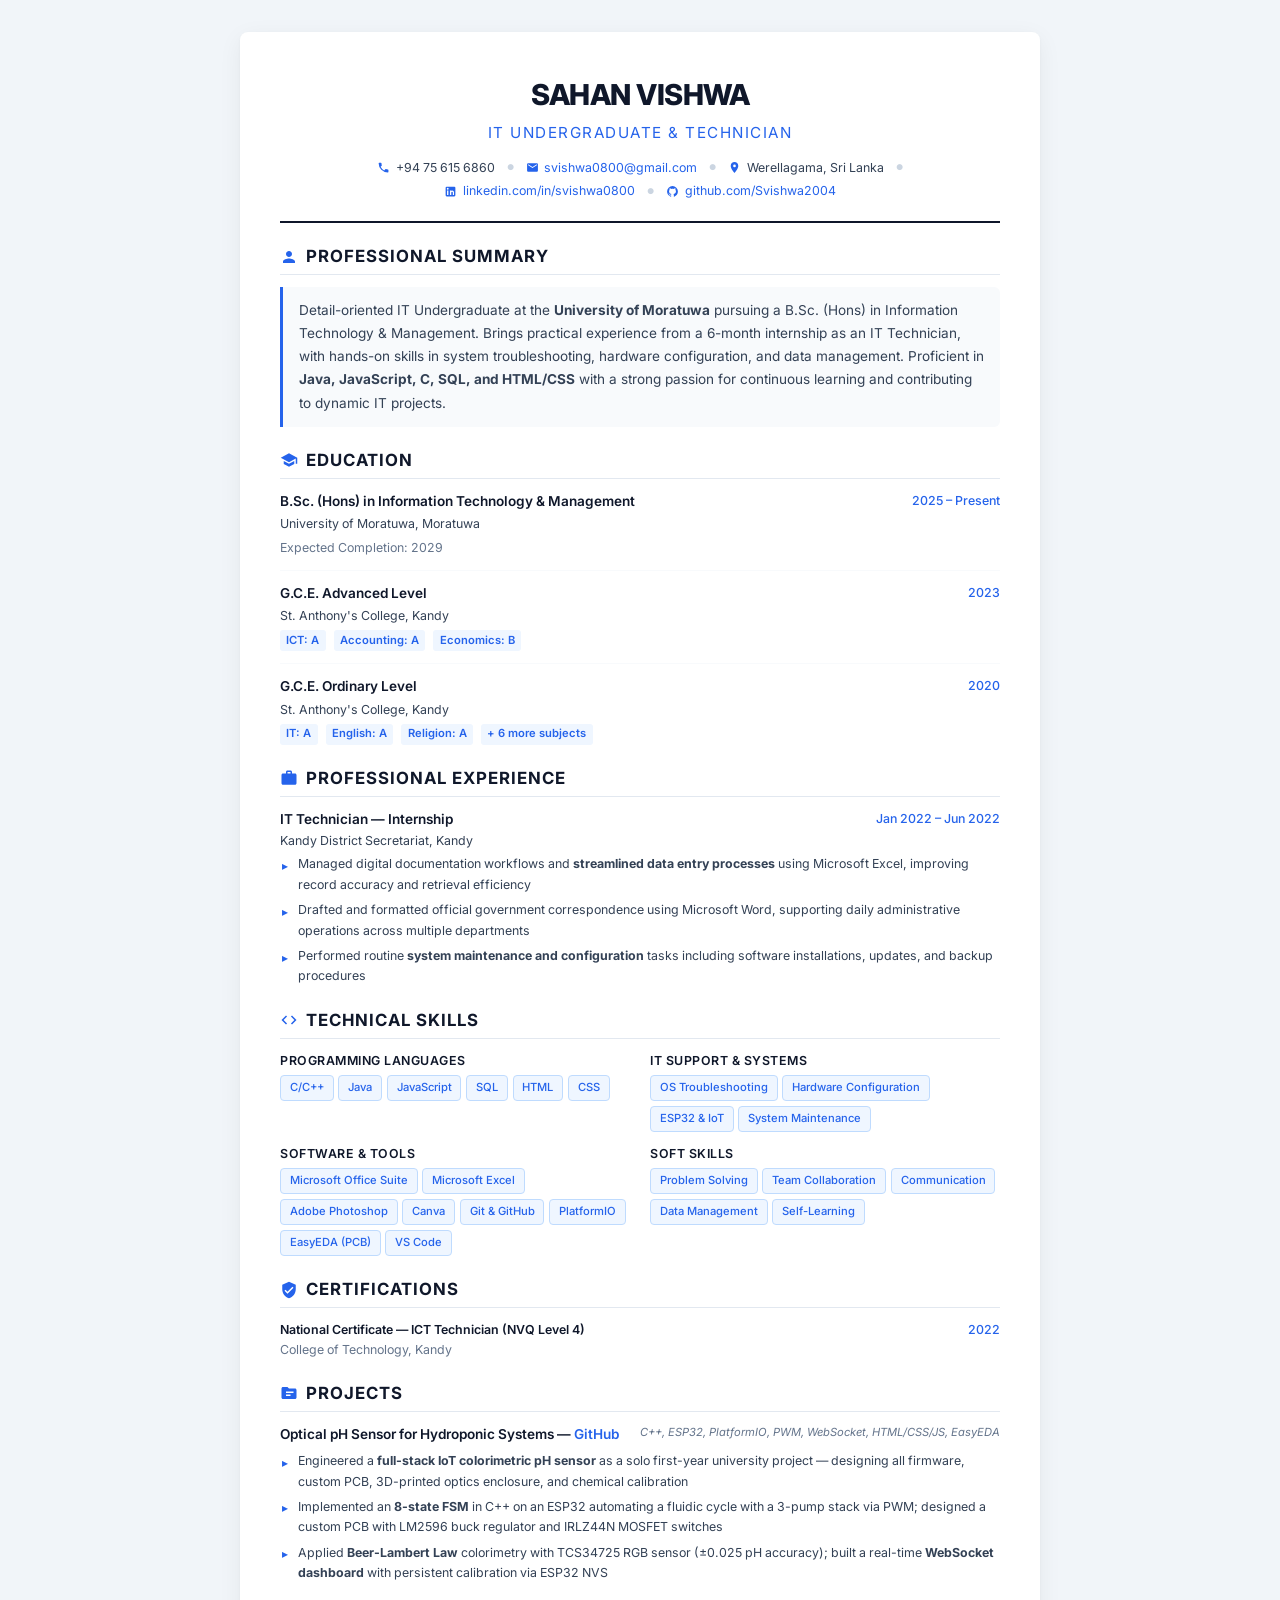
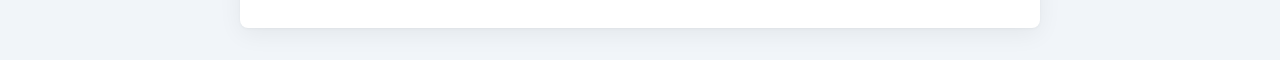
==== resume.html @ 45f733c2 "Initial commit: portfolio website files" ====
<!DOCTYPE html>
<html lang="en">
<head>
    <meta charset="UTF-8">
    <meta name="viewport" content="width=device-width, initial-scale=1.0">
    <meta name="description" content="Resume of Sahan Vishwa Perera — IT Undergraduate at University of Moratuwa, IT Technician with hands-on experience in system troubleshooting, hardware maintenance, and data management.">
    <title>Sahan Vishwa — Resume</title>
    <link rel="preconnect" href="https://fonts.googleapis.com">
    <link rel="preconnect" href="https://fonts.gstatic.com" crossorigin>
    <link href="https://fonts.googleapis.com/css2?family=Inter:wght@300;400;500;600;700;800&display=swap" rel="stylesheet">
    <style>
        /* ============================================
           DESIGN SYSTEM — Tokens & Variables
           ============================================ */
        :root {
            /* Color Palette */
            --color-primary: #0f172a;       /* Deep Navy — headings, name */
            --color-secondary: #334155;     /* Slate — body text */
            --color-accent: #2563eb;        /* Vivid Blue — links, accents */
            --color-accent-light: #3b82f6;  /* Lighter blue — hover states */
            --color-accent-bg: #eff6ff;     /* Pale blue — skill tag bg */
            --color-accent-border: #bfdbfe; /* Light blue — borders */
            --color-muted: #64748b;         /* Muted gray — dates, secondary info */
            --color-border: #e2e8f0;        /* Light border */
            --color-bg: #ffffff;            /* White background */
            --color-surface: #f8fafc;       /* Slightly off-white surface */
            --color-dot: #cbd5e1;           /* Separator dots */

            /* Typography */
            --font-family: 'Inter', -apple-system, BlinkMacSystemFont, 'Segoe UI', sans-serif;
            --font-size-xs: 0.7rem;
            --font-size-sm: 0.775rem;
            --font-size-base: 0.85rem;
            --font-size-md: 0.95rem;
            --font-size-lg: 1.05rem;
            --font-size-xl: 1.3rem;
            --font-size-2xl: 1.8rem;

            /* Spacing */
            --space-xs: 0.25rem;
            --space-sm: 0.5rem;
            --space-md: 0.75rem;
            --space-lg: 1rem;
            --space-xl: 1.25rem;
            --space-2xl: 1.5rem;

            /* Layout */
            --page-max-width: 800px;
            --page-padding: 2.5rem;
            --section-gap: 1.25rem;
            --border-radius: 6px;
        }

        /* ============================================
           RESET & BASE
           ============================================ */
        *,
        *::before,
        *::after {
            margin: 0;
            padding: 0;
            box-sizing: border-box;
        }

        html {
            font-size: 16px;
            -webkit-font-smoothing: antialiased;
            -moz-osx-font-smoothing: grayscale;
        }

        body {
            font-family: var(--font-family);
            color: var(--color-secondary);
            background: #f1f5f9;
            line-height: 1.6;
            font-size: var(--font-size-base);
        }

        a {
            color: var(--color-accent);
            text-decoration: none;
            transition: color 0.2s ease;
        }

        a:hover {
            color: var(--color-accent-light);
        }

        /* ============================================
           PAGE CONTAINER
           ============================================ */
        .resume {
            max-width: var(--page-max-width);
            margin: 2rem auto;
            background: var(--color-bg);
            padding: var(--page-padding);
            box-shadow:
                0 1px 3px rgba(0, 0, 0, 0.04),
                0 6px 24px rgba(0, 0, 0, 0.06);
            border-radius: 8px;
        }

        /* ============================================
           HEADER — Name + Contact
           ============================================ */
        .header {
            text-align: center;
            padding-bottom: var(--space-xl);
            border-bottom: 2px solid var(--color-primary);
            margin-bottom: var(--section-gap);
        }

        .header__name {
            font-size: var(--font-size-2xl);
            font-weight: 800;
            color: var(--color-primary);
            letter-spacing: -0.5px;
            margin-bottom: 0.2rem;
            text-transform: uppercase;
        }

        .header__title {
            font-size: var(--font-size-md);
            font-weight: 400;
            color: var(--color-accent);
            letter-spacing: 1.5px;
            text-transform: uppercase;
            margin-bottom: var(--space-md);
        }

        .header__contact {
            display: flex;
            justify-content: center;
            align-items: center;
            flex-wrap: wrap;
            gap: var(--space-xs) var(--space-md);
            font-size: var(--font-size-sm);
            color: var(--color-secondary);
        }

        .header__contact-item {
            display: inline-flex;
            align-items: center;
            gap: 0.35rem;
        }

        .header__contact-item svg {
            width: 13px;
            height: 13px;
            fill: var(--color-accent);
            flex-shrink: 0;
        }

        .header__separator {
            color: var(--color-dot);
            font-size: 0.5rem;
            user-select: none;
        }

        /* ============================================
           SECTION — Reusable section block
           ============================================ */
        .section {
            margin-bottom: var(--section-gap);
        }

        .section:last-child {
            margin-bottom: 0;
        }

        .section__header {
            display: flex;
            align-items: center;
            gap: var(--space-sm);
            margin-bottom: var(--space-md);
            padding-bottom: var(--space-xs);
            border-bottom: 1.5px solid var(--color-border);
        }

        .section__icon {
            width: 18px;
            height: 18px;
            fill: var(--color-accent);
            flex-shrink: 0;
        }

        .section__title {
            font-size: var(--font-size-lg);
            font-weight: 700;
            color: var(--color-primary);
            text-transform: uppercase;
            letter-spacing: 1px;
        }

        /* ============================================
           PROFESSIONAL SUMMARY
           ============================================ */
        .summary__text {
            font-size: var(--font-size-base);
            line-height: 1.7;
            color: var(--color-secondary);
            border-left: 3px solid var(--color-accent);
            padding-left: var(--space-lg);
            background: var(--color-surface);
            padding: var(--space-md) var(--space-lg);
            border-radius: 0 var(--border-radius) var(--border-radius) 0;
        }

        /* ============================================
           EDUCATION
           ============================================ */
        .education-item {
            display: flex;
            justify-content: space-between;
            align-items: flex-start;
            margin-bottom: var(--space-md);
            padding-bottom: var(--space-md);
            border-bottom: 1px solid var(--color-surface);
        }

        .education-item:last-child {
            margin-bottom: 0;
            padding-bottom: 0;
            border-bottom: none;
        }

        .education-item__main {
            flex: 1;
        }

        .education-item__degree {
            font-size: var(--font-size-base);
            font-weight: 600;
            color: var(--color-primary);
        }

        .education-item__school {
            font-size: var(--font-size-sm);
            color: var(--color-secondary);
            margin-top: 0.1rem;
        }

        .education-item__details {
            font-size: var(--font-size-sm);
            color: var(--color-muted);
            margin-top: 0.25rem;
        }

        .education-item__date {
            font-size: var(--font-size-sm);
            font-weight: 500;
            color: var(--color-accent);
            white-space: nowrap;
            margin-left: var(--space-lg);
            min-width: 100px;
            text-align: right;
        }

        .grade-highlight {
            display: inline-block;
            background: var(--color-accent-bg);
            color: var(--color-accent);
            font-weight: 600;
            font-size: var(--font-size-xs);
            padding: 0.1rem 0.4rem;
            border-radius: 3px;
            margin-right: 0.3rem;
        }

        /* ============================================
           EXPERIENCE
           ============================================ */
        .experience-item {
            margin-bottom: var(--space-md);
        }

        .experience-item__header {
            display: flex;
            justify-content: space-between;
            align-items: flex-start;
            margin-bottom: var(--space-xs);
        }

        .experience-item__role {
            font-size: var(--font-size-base);
            font-weight: 600;
            color: var(--color-primary);
        }

        .experience-item__company {
            font-size: var(--font-size-sm);
            color: var(--color-secondary);
        }

        .experience-item__date {
            font-size: var(--font-size-sm);
            font-weight: 500;
            color: var(--color-accent);
            white-space: nowrap;
            min-width: 100px;
            text-align: right;
        }

        .experience-item__bullets {
            list-style: none;
            padding-left: var(--space-lg);
            margin-top: var(--space-xs);
        }

        .experience-item__bullets li {
            position: relative;
            font-size: var(--font-size-sm);
            line-height: 1.65;
            margin-bottom: 0.3rem;
            padding-left: 0.1rem;
        }

        .experience-item__bullets li::before {
            content: '▸';
            position: absolute;
            left: -0.9rem;
            color: var(--color-accent);
            font-size: 0.75rem;
            top: 0.1rem;
        }

        /* ============================================
           SKILLS
           ============================================ */
        .skills-grid {
            display: grid;
            grid-template-columns: 1fr 1fr;
            gap: var(--space-md) var(--space-xl);
        }

        .skills-category__label {
            font-size: var(--font-size-sm);
            font-weight: 600;
            color: var(--color-primary);
            margin-bottom: var(--space-xs);
            text-transform: uppercase;
            letter-spacing: 0.5px;
        }

        .skills-category__tags {
            display: flex;
            flex-wrap: wrap;
            gap: 0.3rem;
        }

        .skill-tag {
            display: inline-block;
            background: var(--color-accent-bg);
            color: var(--color-accent);
            font-size: var(--font-size-xs);
            font-weight: 500;
            padding: 0.2rem 0.55rem;
            border-radius: 4px;
            border: 1px solid var(--color-accent-border);
            transition: all 0.2s ease;
        }

        .skill-tag:hover {
            background: var(--color-accent);
            color: white;
            transform: translateY(-1px);
        }

        /* ============================================
           CERTIFICATIONS
           ============================================ */
        .cert-item {
            display: flex;
            justify-content: space-between;
            align-items: flex-start;
            margin-bottom: var(--space-sm);
        }

        .cert-item:last-child {
            margin-bottom: 0;
        }

        .cert-item__name {
            font-size: var(--font-size-sm);
            font-weight: 600;
            color: var(--color-primary);
        }

        .cert-item__issuer {
            font-size: var(--font-size-sm);
            color: var(--color-muted);
        }

        .cert-item__date {
            font-size: var(--font-size-sm);
            font-weight: 500;
            color: var(--color-accent);
            white-space: nowrap;
            text-align: right;
        }

        /* ============================================
           PROJECTS — Ready for future use
           ============================================ */
        .project-item {
            margin-bottom: var(--space-md);
            padding-bottom: var(--space-md);
            border-bottom: 1px solid var(--color-surface);
        }

        .project-item:last-child {
            margin-bottom: 0;
            padding-bottom: 0;
            border-bottom: none;
        }

        .project-item__header {
            display: flex;
            justify-content: space-between;
            align-items: flex-start;
        }

        .project-item__name {
            font-size: var(--font-size-base);
            font-weight: 600;
            color: var(--color-primary);
        }

        .project-item__tech {
            font-size: var(--font-size-xs);
            color: var(--color-muted);
            font-style: italic;
        }

        .project-item__desc {
            font-size: var(--font-size-sm);
            line-height: 1.6;
            margin-top: var(--space-xs);
        }

        /* ============================================
           PRINT STYLES — For PDF export
           ============================================ */
        @media print {
            body {
                background: white;
                font-size: 10pt;
            }

            .resume {
                margin: 0;
                padding: 0.5in 0.6in;
                box-shadow: none;
                border-radius: 0;
                max-width: none;
            }

            .header {
                border-bottom-color: var(--color-primary) !important;
            }

            .skill-tag:hover {
                background: var(--color-accent-bg);
                color: var(--color-accent);
                transform: none;
            }

            a {
                color: var(--color-accent) !important;
            }

            .section__header {
                break-after: avoid;
            }

            .education-item,
            .experience-item,
            .cert-item {
                break-inside: avoid;
            }
        }

        @media (max-width: 600px) {
            .resume {
                margin: 0;
                padding: 1.5rem;
                border-radius: 0;
            }

            .header__contact {
                flex-direction: column;
                gap: 0.3rem;
            }

            .header__separator {
                display: none;
            }

            .skills-grid {
                grid-template-columns: 1fr;
            }

            .education-item,
            .experience-item__header,
            .cert-item {
                flex-direction: column;
            }

            .education-item__date,
            .experience-item__date,
            .cert-item__date {
                text-align: left;
                margin-left: 0;
                margin-top: 0.2rem;
            }
        }
    </style>
</head>
<body>

<div class="resume">
    <!-- ===== HEADER ===== -->
    <header class="header">
        <h1 class="header__name">Sahan Vishwa</h1>
        <p class="header__title">IT Undergraduate &amp; Technician</p>
        <div class="header__contact">
            <span class="header__contact-item">
                <svg viewBox="0 0 24 24" xmlns="http://www.w3.org/2000/svg"><path d="M6.62 10.79a15.05 15.05 0 006.59 6.59l2.2-2.2a1 1 0 011.01-.24 11.72 11.72 0 003.67.59 1 1 0 011 1V20a1 1 0 01-1 1A17 17 0 013 4a1 1 0 011-1h3.27a1 1 0 011 1 11.72 11.72 0 00.59 3.67 1 1 0 01-.25 1.01l-2.2 2.2z"/></svg>
                +94 75 615 6860
            </span>
            <span class="header__separator">●</span>
            <span class="header__contact-item">
                <svg viewBox="0 0 24 24" xmlns="http://www.w3.org/2000/svg"><path d="M20 4H4a2 2 0 00-2 2v12a2 2 0 002 2h16a2 2 0 002-2V6a2 2 0 00-2-2zm0 4l-8 5-8-5V6l8 5 8-5v2z"/></svg>
                <a href="mailto:svishwa0800@gmail.com">svishwa0800@gmail.com</a>
            </span>
            <span class="header__separator">●</span>
            <span class="header__contact-item">
                <svg viewBox="0 0 24 24" xmlns="http://www.w3.org/2000/svg"><path d="M12 2C8.13 2 5 5.13 5 9c0 5.25 7 13 7 13s7-7.75 7-13c0-3.87-3.13-7-7-7zm0 9.5A2.5 2.5 0 1112 6.5a2.5 2.5 0 010 5z"/></svg>
                Werellagama, Sri Lanka
            </span>
            <span class="header__separator">●</span>
            <span class="header__contact-item">
                <svg viewBox="0 0 24 24" xmlns="http://www.w3.org/2000/svg"><path d="M19 3a2 2 0 012 2v14a2 2 0 01-2 2H5a2 2 0 01-2-2V5a2 2 0 012-2h14m-.5 15.5v-5.3a3.26 3.26 0 00-3.26-3.26 2.4 2.4 0 00-1.77.72v-.57H11v8.41h2.47v-4.67a1.4 1.4 0 011.4-1.4 1.4 1.4 0 011.4 1.4v4.67h2.73M6.88 8.56a1.68 1.68 0 001.68-1.68A1.69 1.69 0 006.88 5.2a1.69 1.69 0 00-1.68 1.68 1.69 1.69 0 001.68 1.68M8.11 18.5V10.09H5.65v8.41h2.46z"/></svg>
                <a href="https://linkedin.com/in/svishwa0800" target="_blank">linkedin.com/in/svishwa0800</a>
            </span>
            <span class="header__separator">●</span>
            <span class="header__contact-item">
                <svg viewBox="0 0 24 24" xmlns="http://www.w3.org/2000/svg"><path d="M12 2A10 10 0 002 12c0 4.42 2.87 8.17 6.84 9.5.5.08.66-.23.66-.5v-1.69c-2.77.6-3.36-1.34-3.36-1.34-.46-1.16-1.11-1.47-1.11-1.47-.91-.62.07-.6.07-.6 1 .07 1.53 1.03 1.53 1.03.87 1.52 2.34 1.07 2.91.83.09-.65.35-1.09.63-1.34-2.22-.25-4.55-1.11-4.55-4.92 0-1.11.38-2 1.03-2.71-.1-.25-.45-1.29.1-2.64 0 0 .84-.27 2.75 1.02.79-.22 1.65-.33 2.5-.33.85 0 1.71.11 2.5.33 1.91-1.29 2.75-1.02 2.75-1.02.55 1.35.2 2.39.1 2.64.65.71 1.03 1.6 1.03 2.71 0 3.82-2.34 4.66-4.57 4.91.36.31.69.92.69 1.85V21c0 .27.16.59.67.5C19.14 20.16 22 16.42 22 12A10 10 0 0012 2z"/></svg>
                <a href="https://github.com/Svishwa2004" target="_blank">github.com/Svishwa2004</a>
            </span>
        </div>
    </header>

    <!-- ===== PROFESSIONAL SUMMARY ===== -->
    <section class="section" id="summary">
        <div class="section__header">
            <svg class="section__icon" viewBox="0 0 24 24"><path d="M12 12c2.21 0 4-1.79 4-4s-1.79-4-4-4-4 1.79-4 4 1.79 4 4 4zm0 2c-2.67 0-8 1.34-8 4v2h16v-2c0-2.66-5.33-4-8-4z"/></svg>
            <h2 class="section__title">Professional Summary</h2>
        </div>
        <p class="summary__text">
            Detail-oriented IT Undergraduate at the <strong>University of Moratuwa</strong> pursuing a B.Sc. (Hons) in Information Technology &amp; Management. Brings practical experience from a 6-month internship as an IT Technician, with hands-on skills in system troubleshooting, hardware configuration, and data management. Proficient in <strong>Java, JavaScript, C, SQL, and HTML/CSS</strong> with a strong passion for continuous learning and contributing to dynamic IT projects.
        </p>
    </section>

    <!-- ===== EDUCATION ===== -->
    <section class="section" id="education">
        <div class="section__header">
            <svg class="section__icon" viewBox="0 0 24 24"><path d="M5 13.18v4L12 21l7-3.82v-4L12 17l-7-3.82zM12 3L1 9l11 6 9-4.91V17h2V9L12 3z"/></svg>
            <h2 class="section__title">Education</h2>
        </div>

        <div class="education-item">
            <div class="education-item__main">
                <div class="education-item__degree">B.Sc. (Hons) in Information Technology &amp; Management</div>
                <div class="education-item__school">University of Moratuwa, Moratuwa</div>
                <div class="education-item__details">Expected Completion: 2029</div>
            </div>
            <div class="education-item__date">2025 – Present</div>
        </div>

        <div class="education-item">
            <div class="education-item__main">
                <div class="education-item__degree">G.C.E. Advanced Level</div>
                <div class="education-item__school">St. Anthony's College, Kandy</div>
                <div class="education-item__details">
                    <span class="grade-highlight">ICT: A</span>
                    <span class="grade-highlight">Accounting: A</span>
                    <span class="grade-highlight">Economics: B</span>
                </div>
            </div>
            <div class="education-item__date">2023</div>
        </div>

        <div class="education-item">
            <div class="education-item__main">
                <div class="education-item__degree">G.C.E. Ordinary Level</div>
                <div class="education-item__school">St. Anthony's College, Kandy</div>
                <div class="education-item__details">
                    <span class="grade-highlight">IT: A</span>
                    <span class="grade-highlight">English: A</span>
                    <span class="grade-highlight">Religion: A</span>
                    <span class="grade-highlight">+ 6 more subjects</span>
                </div>
            </div>
            <div class="education-item__date">2020</div>
        </div>
    </section>

    <!-- ===== PROFESSIONAL EXPERIENCE ===== -->
    <section class="section" id="experience">
        <div class="section__header">
            <svg class="section__icon" viewBox="0 0 24 24"><path d="M20 6h-4V4c0-1.11-.89-2-2-2h-4c-1.11 0-2 .89-2 2v2H4c-1.11 0-2 .89-2 2v11c0 1.11.89 2 2 2h16c1.11 0 2-.89 2-2V8c0-1.11-.89-2-2-2zm-6 0h-4V4h4v2z"/></svg>
            <h2 class="section__title">Professional Experience</h2>
        </div>

        <div class="experience-item">
            <div class="experience-item__header">
                <div>
                    <div class="experience-item__role">IT Technician — Internship</div>
                    <div class="experience-item__company">Kandy District Secretariat, Kandy</div>
                </div>
                <div class="experience-item__date">Jan 2022 – Jun 2022</div>
            </div>
            <ul class="experience-item__bullets">
                <li>Managed digital documentation workflows and <strong>streamlined data entry processes</strong> using Microsoft Excel, improving record accuracy and retrieval efficiency</li>
                <li>Drafted and formatted official government correspondence using Microsoft Word, supporting daily administrative operations across multiple departments</li>
                <li>Performed routine <strong>system maintenance and configuration</strong> tasks including software installations, updates, and backup procedures</li>
            </ul>
        </div>
    </section>

    <!-- ===== TECHNICAL SKILLS ===== -->
    <section class="section" id="skills">
        <div class="section__header">
            <svg class="section__icon" viewBox="0 0 24 24"><path d="M9.4 16.6L4.8 12l4.6-4.6L8 6l-6 6 6 6 1.4-1.4zm5.2 0L19.2 12l-4.6-4.6L16 6l6 6-6 6-1.4-1.4z"/></svg>
            <h2 class="section__title">Technical Skills</h2>
        </div>

        <div class="skills-grid">
            <div class="skills-category">
                <div class="skills-category__label">Programming Languages</div>
                <div class="skills-category__tags">
                    <span class="skill-tag">C/C++</span>
                    <span class="skill-tag">Java</span>
                    <span class="skill-tag">JavaScript</span>
                    <span class="skill-tag">SQL</span>
                    <span class="skill-tag">HTML</span>
                    <span class="skill-tag">CSS</span>
                </div>
            </div>

            <div class="skills-category">
                <div class="skills-category__label">IT Support &amp; Systems</div>
                <div class="skills-category__tags">
                    <span class="skill-tag">OS Troubleshooting</span>
                    <span class="skill-tag">Hardware Configuration</span>
                    <span class="skill-tag">ESP32 &amp; IoT</span>
                    <span class="skill-tag">System Maintenance</span>
                </div>
            </div>

            <div class="skills-category">
                <div class="skills-category__label">Software &amp; Tools</div>
                <div class="skills-category__tags">
                    <span class="skill-tag">Microsoft Office Suite</span>
                    <span class="skill-tag">Microsoft Excel</span>
                    <span class="skill-tag">Adobe Photoshop</span>
                    <span class="skill-tag">Canva</span>
                    <span class="skill-tag">Git &amp; GitHub</span>
                    <span class="skill-tag">PlatformIO</span>
                    <span class="skill-tag">EasyEDA (PCB)</span>
                    <span class="skill-tag">VS Code</span>
                </div>
            </div>

            <div class="skills-category">
                <div class="skills-category__label">Soft Skills</div>
                <div class="skills-category__tags">
                    <span class="skill-tag">Problem Solving</span>
                    <span class="skill-tag">Team Collaboration</span>
                    <span class="skill-tag">Communication</span>
                    <span class="skill-tag">Data Management</span>
                    <span class="skill-tag">Self-Learning</span>
                </div>
            </div>
        </div>
    </section>

    <!-- ===== CERTIFICATIONS ===== -->
    <section class="section" id="certifications">
        <div class="section__header">
            <svg class="section__icon" viewBox="0 0 24 24"><path d="M12 1L3 5v6c0 5.55 3.84 10.74 9 12 5.16-1.26 9-6.45 9-12V5l-9-4zm-2 16l-4-4 1.41-1.41L10 14.17l6.59-6.59L18 9l-8 8z"/></svg>
            <h2 class="section__title">Certifications</h2>
        </div>

        <div class="cert-item">
            <div>
                <div class="cert-item__name">National Certificate — ICT Technician (NVQ Level 4)</div>
                <div class="cert-item__issuer">College of Technology, Kandy</div>
            </div>
            <div class="cert-item__date">2022</div>
        </div>
    </section>

    <!-- ===== PROJECTS ===== -->
    <section class="section" id="projects">
        <div class="section__header">
            <svg class="section__icon" viewBox="0 0 24 24"><path d="M20 6h-8l-2-2H4c-1.1 0-2 .9-2 2v12c0 1.1.9 2 2 2h16c1.1 0 2-.9 2-2V8c0-1.1-.9-2-2-2zm-6 10H8v-2h6v2zm4-4H8V10h10v2z"/></svg>
            <h2 class="section__title">Projects</h2>
        </div>

        <div class="project-item">
            <div class="project-item__header">
                <div class="project-item__name">Optical pH Sensor for Hydroponic Systems — <a href="https://github.com/Svishwa2004/Optical_Ph-sensor" target="_blank">GitHub</a></div>
                <div class="project-item__tech">C++, ESP32, PlatformIO, PWM, WebSocket, HTML/CSS/JS, EasyEDA</div>
            </div>
            <ul class="experience-item__bullets" style="margin-top: 0.35rem;">
                <li>Engineered a <strong>full-stack IoT colorimetric pH sensor</strong> as a solo first-year university project — designing all firmware, custom PCB, 3D-printed optics enclosure, and chemical calibration</li>
                <li>Implemented an <strong>8-state FSM</strong> in C++ on an ESP32 automating a fluidic cycle with a 3-pump stack via PWM; designed a custom PCB with LM2596 buck regulator and IRLZ44N MOSFET switches</li>
                <li>Applied <strong>Beer-Lambert Law</strong> colorimetry with TCS34725 RGB sensor (±0.025 pH accuracy); built a real-time <strong>WebSocket dashboard</strong> with persistent calibration via ESP32 NVS</li>
            </ul>
        </div>
    </section>

</div>

</body>
</html>
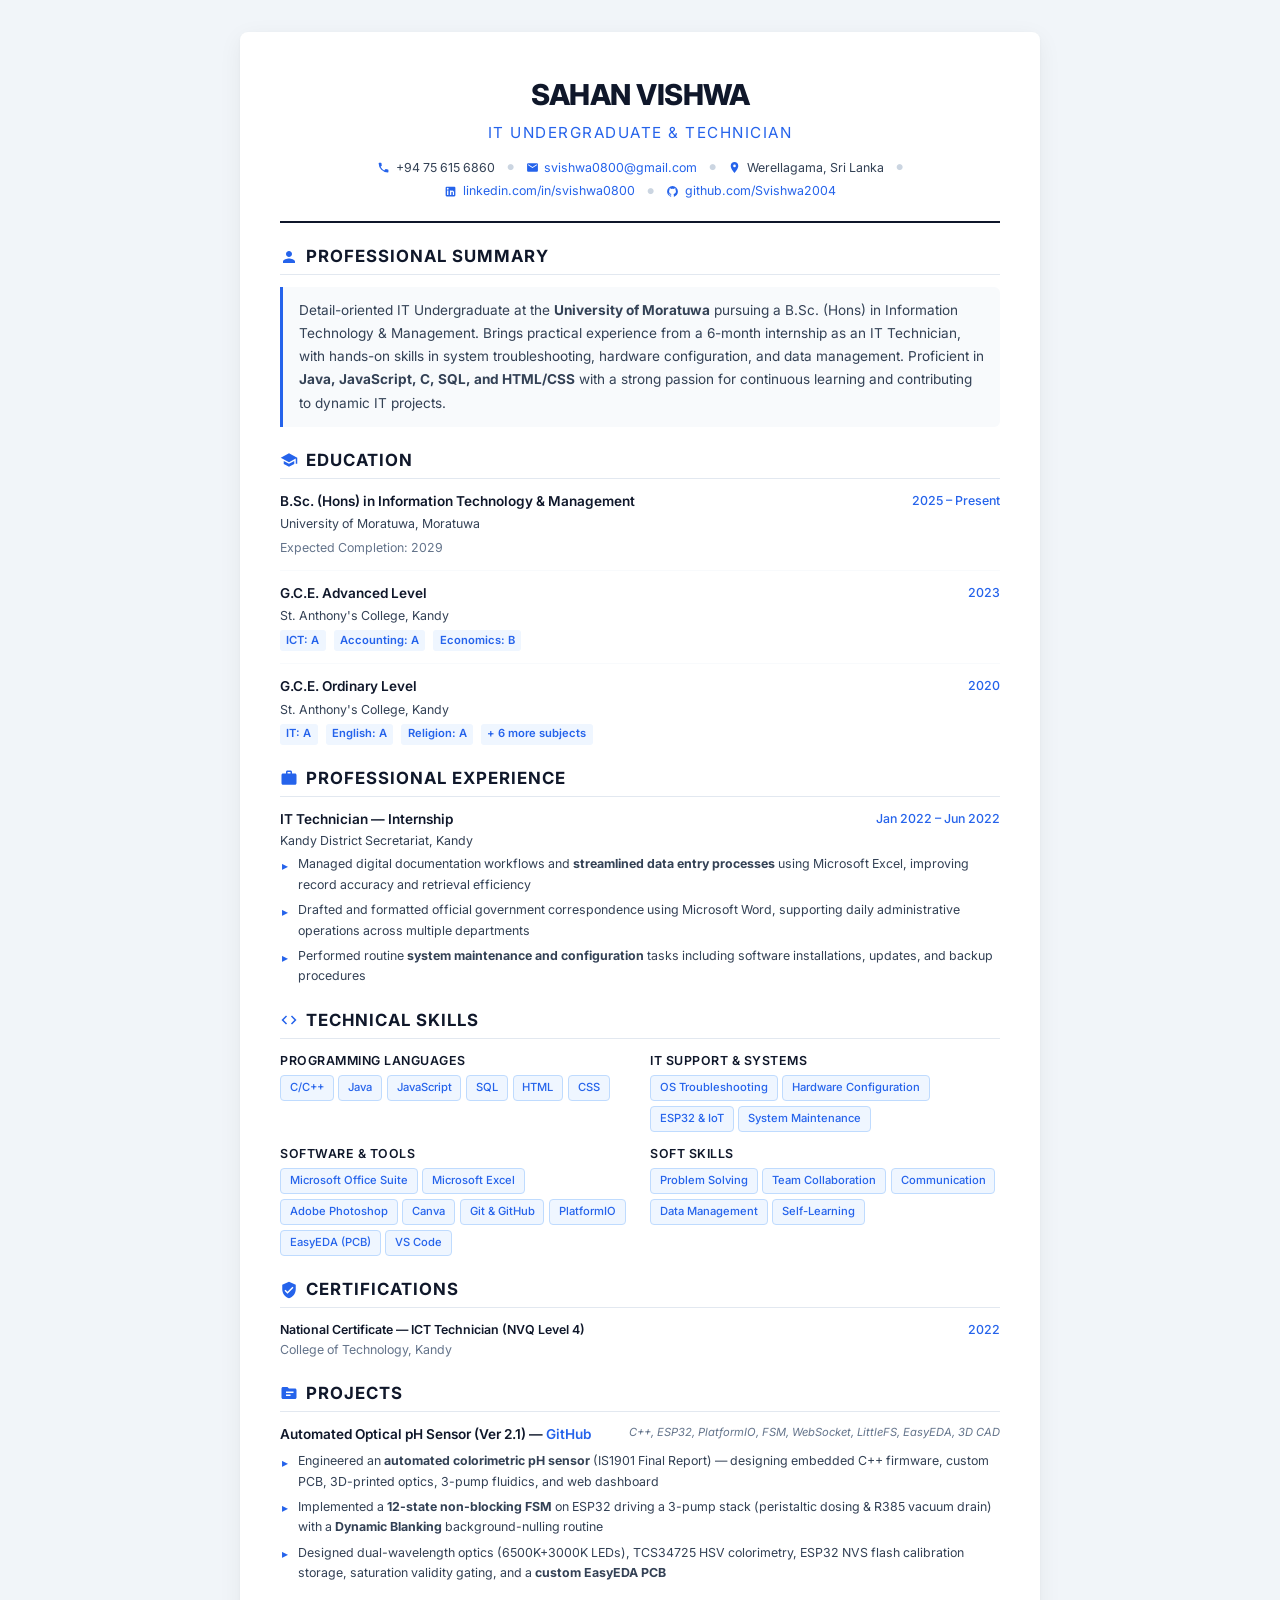
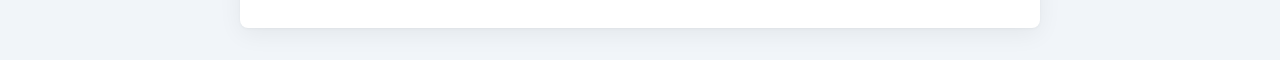
==== commit 4d3e54e3: "Update Optical pH Sensor details (Ver 2.1 12-state FSM, Dynamic Blanking, Dual-Wavelength Optics)" ====
--- a/resume.html
+++ b/resume.html
@@ -711,13 +711,13 @@
 
         <div class="project-item">
             <div class="project-item__header">
-                <div class="project-item__name">Optical pH Sensor for Hydroponic Systems — <a href="https://github.com/Svishwa2004/Optical_Ph-sensor" target="_blank">GitHub</a></div>
-                <div class="project-item__tech">C++, ESP32, PlatformIO, PWM, WebSocket, HTML/CSS/JS, EasyEDA</div>
+                <div class="project-item__name">Automated Optical pH Sensor (Ver 2.1) — <a href="https://github.com/Svishwa2004/Optical_Ph-sensor" target="_blank">GitHub</a></div>
+                <div class="project-item__tech">C++, ESP32, PlatformIO, FSM, WebSocket, LittleFS, EasyEDA, 3D CAD</div>
             </div>
             <ul class="experience-item__bullets" style="margin-top: 0.35rem;">
-                <li>Engineered a <strong>full-stack IoT colorimetric pH sensor</strong> as a solo first-year university project — designing all firmware, custom PCB, 3D-printed optics enclosure, and chemical calibration</li>
-                <li>Implemented an <strong>8-state FSM</strong> in C++ on an ESP32 automating a fluidic cycle with a 3-pump stack via PWM; designed a custom PCB with LM2596 buck regulator and IRLZ44N MOSFET switches</li>
-                <li>Applied <strong>Beer-Lambert Law</strong> colorimetry with TCS34725 RGB sensor (±0.025 pH accuracy); built a real-time <strong>WebSocket dashboard</strong> with persistent calibration via ESP32 NVS</li>
+                <li>Engineered an <strong>automated colorimetric pH sensor</strong> (IS1901 Final Report) — designing embedded C++ firmware, custom PCB, 3D-printed optics, 3-pump fluidics, and web dashboard</li>
+                <li>Implemented a <strong>12-state non-blocking FSM</strong> on ESP32 driving a 3-pump stack (peristaltic dosing &amp; R385 vacuum drain) with a <strong>Dynamic Blanking</strong> background-nulling routine</li>
+                <li>Designed dual-wavelength optics (6500K+3000K LEDs), TCS34725 HSV colorimetry, ESP32 NVS flash calibration storage, saturation validity gating, and a <strong>custom EasyEDA PCB</strong></li>
             </ul>
         </div>
     </section>
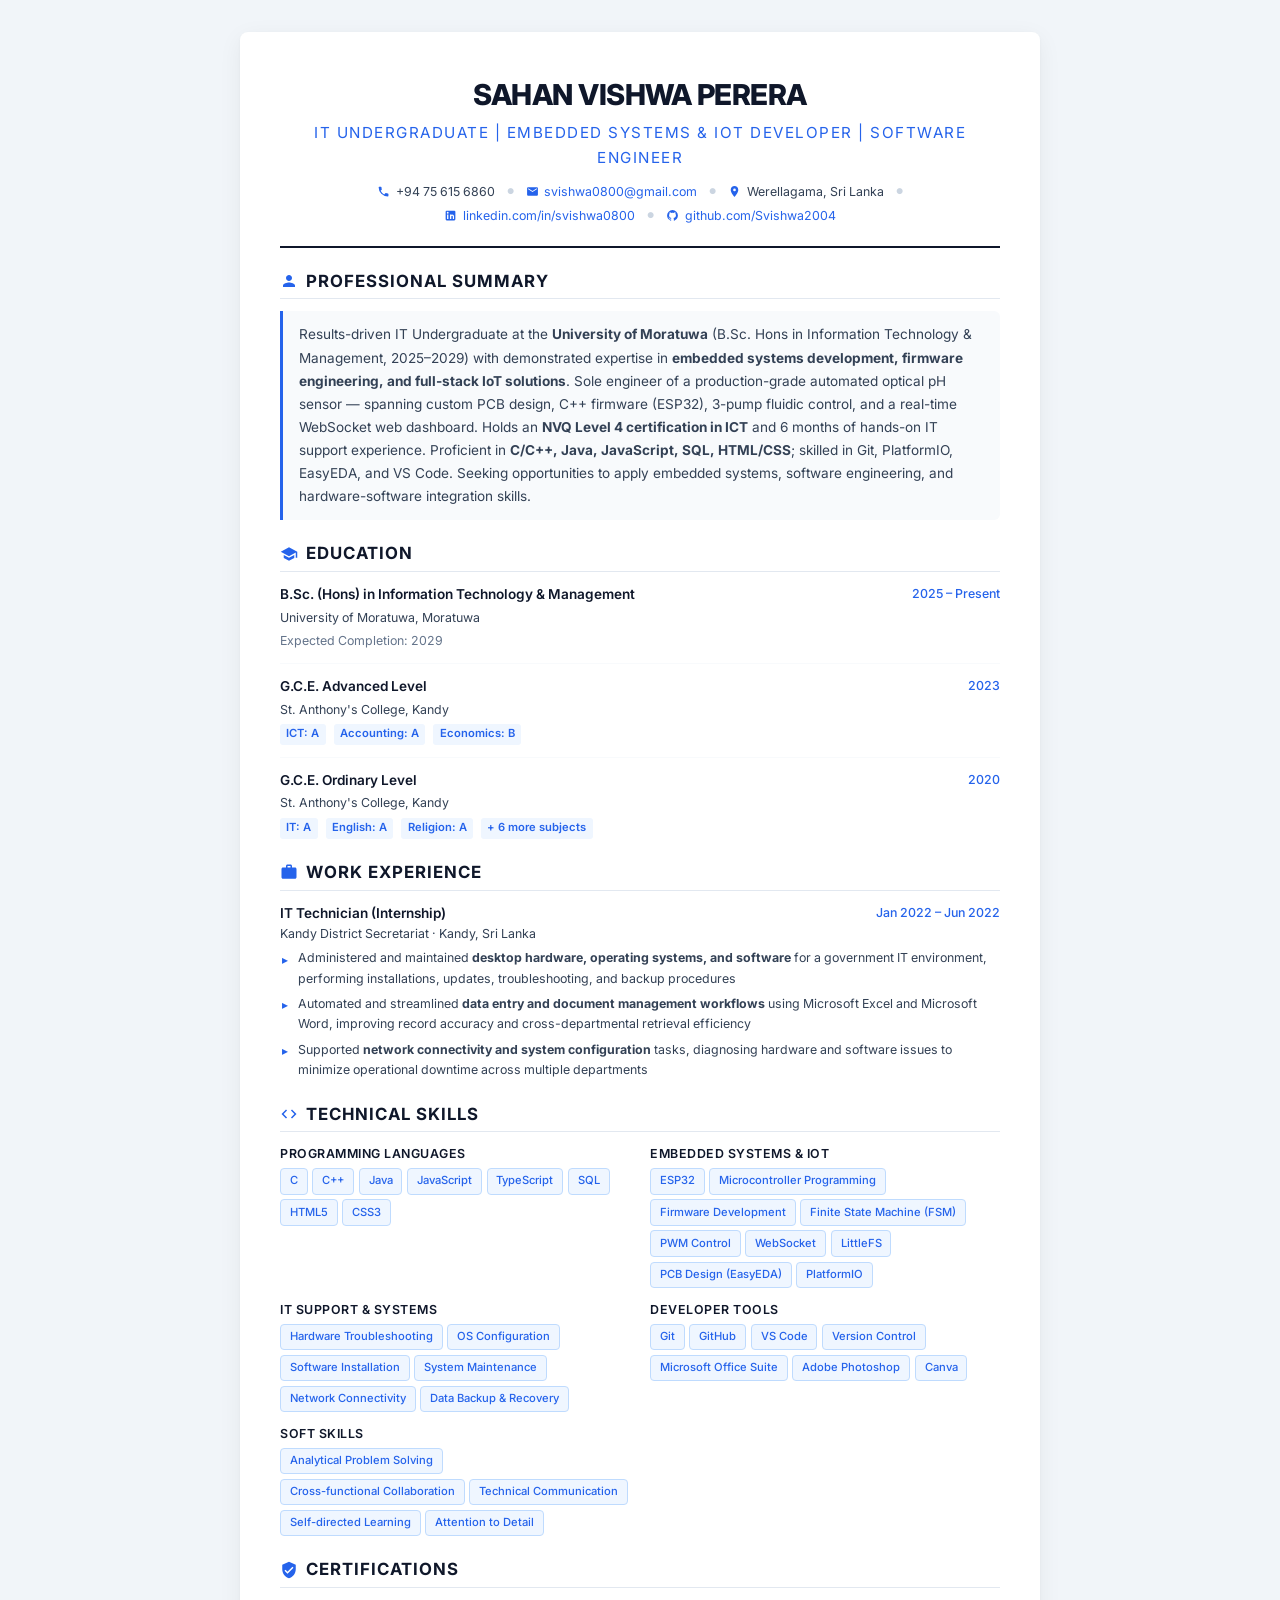
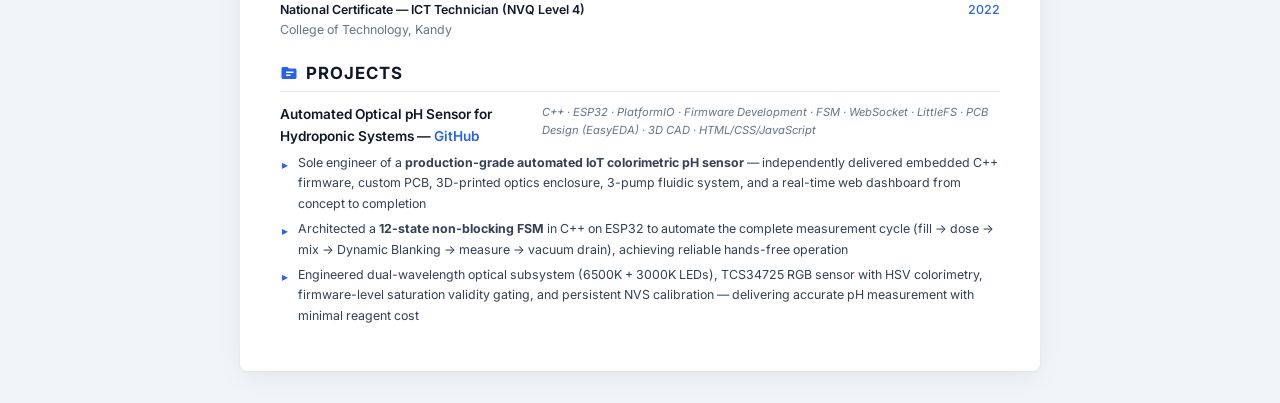
==== commit 0bbc35da: "ATS optimization: rewrite summary, skills, experience bullets, project tech stack keywords" ====
--- a/resume.html
+++ b/resume.html
@@ -521,8 +521,8 @@
 <div class="resume">
     <!-- ===== HEADER ===== -->
     <header class="header">
-        <h1 class="header__name">Sahan Vishwa</h1>
-        <p class="header__title">IT Undergraduate &amp; Technician</p>
+        <h1 class="header__name">Sahan Vishwa Perera</h1>
+        <p class="header__title">IT Undergraduate | Embedded Systems & IoT Developer | Software Engineer</p>
         <div class="header__contact">
             <span class="header__contact-item">
                 <svg viewBox="0 0 24 24" xmlns="http://www.w3.org/2000/svg"><path d="M6.62 10.79a15.05 15.05 0 006.59 6.59l2.2-2.2a1 1 0 011.01-.24 11.72 11.72 0 003.67.59 1 1 0 011 1V20a1 1 0 01-1 1A17 17 0 013 4a1 1 0 011-1h3.27a1 1 0 011 1 11.72 11.72 0 00.59 3.67 1 1 0 01-.25 1.01l-2.2 2.2z"/></svg>
@@ -558,7 +558,7 @@
             <h2 class="section__title">Professional Summary</h2>
         </div>
         <p class="summary__text">
-            Detail-oriented IT Undergraduate at the <strong>University of Moratuwa</strong> pursuing a B.Sc. (Hons) in Information Technology &amp; Management. Brings practical experience from a 6-month internship as an IT Technician, with hands-on skills in system troubleshooting, hardware configuration, and data management. Proficient in <strong>Java, JavaScript, C, SQL, and HTML/CSS</strong> with a strong passion for continuous learning and contributing to dynamic IT projects.
+            Results-driven IT Undergraduate at the <strong>University of Moratuwa</strong> (B.Sc. Hons in Information Technology &amp; Management, 2025–2029) with demonstrated expertise in <strong>embedded systems development, firmware engineering, and full-stack IoT solutions</strong>. Sole engineer of a production-grade automated optical pH sensor — spanning custom PCB design, C++ firmware (ESP32), 3-pump fluidic control, and a real-time WebSocket web dashboard. Holds an <strong>NVQ Level 4 certification in ICT</strong> and 6 months of hands-on IT support experience. Proficient in <strong>C/C++, Java, JavaScript, SQL, HTML/CSS</strong>; skilled in Git, PlatformIO, EasyEDA, and VS Code. Seeking opportunities to apply embedded systems, software engineering, and hardware-software integration skills.
         </p>
     </section>
 
@@ -610,21 +610,21 @@
     <section class="section" id="experience">
         <div class="section__header">
             <svg class="section__icon" viewBox="0 0 24 24"><path d="M20 6h-4V4c0-1.11-.89-2-2-2h-4c-1.11 0-2 .89-2 2v2H4c-1.11 0-2 .89-2 2v11c0 1.11.89 2 2 2h16c1.11 0 2-.89 2-2V8c0-1.11-.89-2-2-2zm-6 0h-4V4h4v2z"/></svg>
-            <h2 class="section__title">Professional Experience</h2>
+            <h2 class="section__title">Work Experience</h2>
         </div>
 
         <div class="experience-item">
             <div class="experience-item__header">
                 <div>
-                    <div class="experience-item__role">IT Technician — Internship</div>
-                    <div class="experience-item__company">Kandy District Secretariat, Kandy</div>
+                    <div class="experience-item__role">IT Technician (Internship)</div>
+                    <div class="experience-item__company">Kandy District Secretariat · Kandy, Sri Lanka</div>
                 </div>
                 <div class="experience-item__date">Jan 2022 – Jun 2022</div>
             </div>
             <ul class="experience-item__bullets">
-                <li>Managed digital documentation workflows and <strong>streamlined data entry processes</strong> using Microsoft Excel, improving record accuracy and retrieval efficiency</li>
-                <li>Drafted and formatted official government correspondence using Microsoft Word, supporting daily administrative operations across multiple departments</li>
-                <li>Performed routine <strong>system maintenance and configuration</strong> tasks including software installations, updates, and backup procedures</li>
+                <li>Administered and maintained <strong>desktop hardware, operating systems, and software</strong> for a government IT environment, performing installations, updates, troubleshooting, and backup procedures</li>
+                <li>Automated and streamlined <strong>data entry and document management workflows</strong> using Microsoft Excel and Microsoft Word, improving record accuracy and cross-departmental retrieval efficiency</li>
+                <li>Supported <strong>network connectivity and system configuration</strong> tasks, diagnosing hardware and software issues to minimize operational downtime across multiple departments</li>
             </ul>
         </div>
     </section>
@@ -640,47 +640,65 @@
             <div class="skills-category">
                 <div class="skills-category__label">Programming Languages</div>
                 <div class="skills-category__tags">
-                    <span class="skill-tag">C/C++</span>
+                    <span class="skill-tag">C</span>
+                    <span class="skill-tag">C++</span>
                     <span class="skill-tag">Java</span>
                     <span class="skill-tag">JavaScript</span>
+                    <span class="skill-tag">TypeScript</span>
                     <span class="skill-tag">SQL</span>
-                    <span class="skill-tag">HTML</span>
-                    <span class="skill-tag">CSS</span>
+                    <span class="skill-tag">HTML5</span>
+                    <span class="skill-tag">CSS3</span>
+                </div>
+            </div>
+
+            <div class="skills-category">
+                <div class="skills-category__label">Embedded Systems &amp; IoT</div>
+                <div class="skills-category__tags">
+                    <span class="skill-tag">ESP32</span>
+                    <span class="skill-tag">Microcontroller Programming</span>
+                    <span class="skill-tag">Firmware Development</span>
+                    <span class="skill-tag">Finite State Machine (FSM)</span>
+                    <span class="skill-tag">PWM Control</span>
+                    <span class="skill-tag">WebSocket</span>
+                    <span class="skill-tag">LittleFS</span>
+                    <span class="skill-tag">PCB Design (EasyEDA)</span>
+                    <span class="skill-tag">PlatformIO</span>
                 </div>
             </div>
 
             <div class="skills-category">
                 <div class="skills-category__label">IT Support &amp; Systems</div>
                 <div class="skills-category__tags">
-                    <span class="skill-tag">OS Troubleshooting</span>
-                    <span class="skill-tag">Hardware Configuration</span>
-                    <span class="skill-tag">ESP32 &amp; IoT</span>
+                    <span class="skill-tag">Hardware Troubleshooting</span>
+                    <span class="skill-tag">OS Configuration</span>
+                    <span class="skill-tag">Software Installation</span>
                     <span class="skill-tag">System Maintenance</span>
+                    <span class="skill-tag">Network Connectivity</span>
+                    <span class="skill-tag">Data Backup &amp; Recovery</span>
                 </div>
             </div>
 
             <div class="skills-category">
-                <div class="skills-category__label">Software &amp; Tools</div>
+                <div class="skills-category__label">Developer Tools</div>
                 <div class="skills-category__tags">
+                    <span class="skill-tag">Git</span>
+                    <span class="skill-tag">GitHub</span>
+                    <span class="skill-tag">VS Code</span>
+                    <span class="skill-tag">Version Control</span>
                     <span class="skill-tag">Microsoft Office Suite</span>
-                    <span class="skill-tag">Microsoft Excel</span>
                     <span class="skill-tag">Adobe Photoshop</span>
                     <span class="skill-tag">Canva</span>
-                    <span class="skill-tag">Git &amp; GitHub</span>
-                    <span class="skill-tag">PlatformIO</span>
-                    <span class="skill-tag">EasyEDA (PCB)</span>
-                    <span class="skill-tag">VS Code</span>
                 </div>
             </div>
 
             <div class="skills-category">
                 <div class="skills-category__label">Soft Skills</div>
                 <div class="skills-category__tags">
-                    <span class="skill-tag">Problem Solving</span>
-                    <span class="skill-tag">Team Collaboration</span>
-                    <span class="skill-tag">Communication</span>
-                    <span class="skill-tag">Data Management</span>
-                    <span class="skill-tag">Self-Learning</span>
+                    <span class="skill-tag">Analytical Problem Solving</span>
+                    <span class="skill-tag">Cross-functional Collaboration</span>
+                    <span class="skill-tag">Technical Communication</span>
+                    <span class="skill-tag">Self-directed Learning</span>
+                    <span class="skill-tag">Attention to Detail</span>
                 </div>
             </div>
         </div>
@@ -711,13 +729,13 @@
 
         <div class="project-item">
             <div class="project-item__header">
-                <div class="project-item__name">Automated Optical pH Sensor (Ver 2.1) — <a href="https://github.com/Svishwa2004/Optical_Ph-sensor" target="_blank">GitHub</a></div>
-                <div class="project-item__tech">C++, ESP32, PlatformIO, FSM, WebSocket, LittleFS, EasyEDA, 3D CAD</div>
+                <div class="project-item__name">Automated Optical pH Sensor for Hydroponic Systems — <a href="https://github.com/Svishwa2004/Optical_Ph-sensor" target="_blank">GitHub</a></div>
+                <div class="project-item__tech">C++ · ESP32 · PlatformIO · Firmware Development · FSM · WebSocket · LittleFS · PCB Design (EasyEDA) · 3D CAD · HTML/CSS/JavaScript</div>
             </div>
             <ul class="experience-item__bullets" style="margin-top: 0.35rem;">
-                <li>Engineered an <strong>automated colorimetric pH sensor</strong> (IS1901 Final Report) — designing embedded C++ firmware, custom PCB, 3D-printed optics, 3-pump fluidics, and web dashboard</li>
-                <li>Implemented a <strong>12-state non-blocking FSM</strong> on ESP32 driving a 3-pump stack (peristaltic dosing &amp; R385 vacuum drain) with a <strong>Dynamic Blanking</strong> background-nulling routine</li>
-                <li>Designed dual-wavelength optics (6500K+3000K LEDs), TCS34725 HSV colorimetry, ESP32 NVS flash calibration storage, saturation validity gating, and a <strong>custom EasyEDA PCB</strong></li>
+                <li>Sole engineer of a <strong>production-grade automated IoT colorimetric pH sensor</strong> — independently delivered embedded C++ firmware, custom PCB, 3D-printed optics enclosure, 3-pump fluidic system, and a real-time web dashboard from concept to completion</li>
+                <li>Architected a <strong>12-state non-blocking FSM</strong> in C++ on ESP32 to automate the complete measurement cycle (fill → dose → mix → Dynamic Blanking → measure → vacuum drain), achieving reliable hands-free operation</li>
+                <li>Engineered dual-wavelength optical subsystem (6500K + 3000K LEDs), TCS34725 RGB sensor with HSV colorimetry, firmware-level saturation validity gating, and persistent NVS calibration — delivering accurate pH measurement with minimal reagent cost</li>
             </ul>
         </div>
     </section>
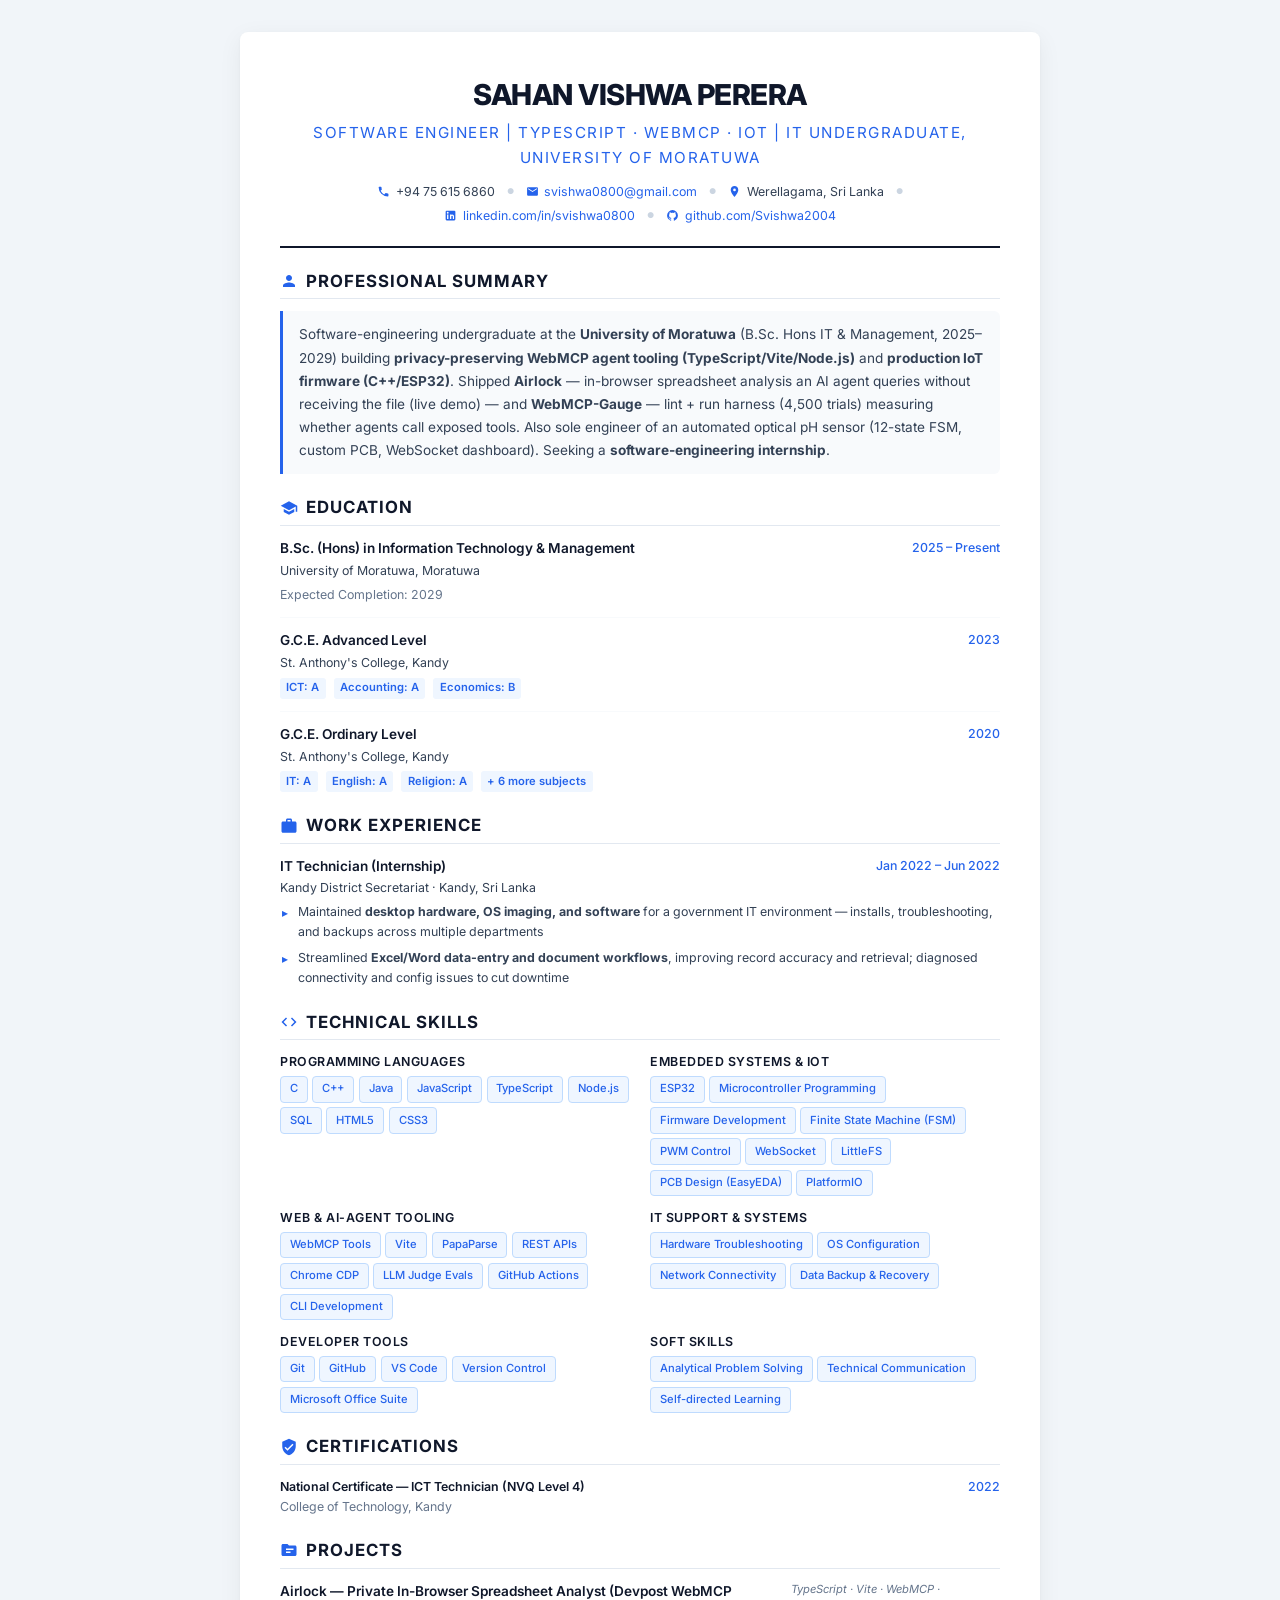
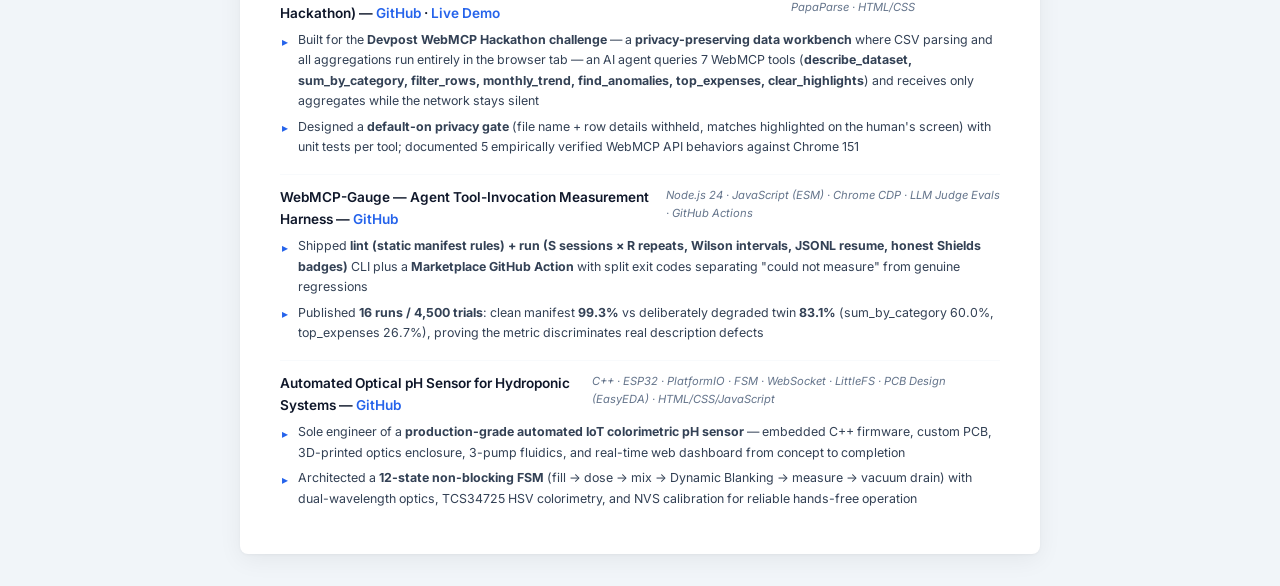
==== commit 96d44260: "Glass work cards, theme toggle, motion engine, light theme, social contact cards Replace work image " ====
--- a/resume.html
+++ b/resume.html
@@ -439,20 +439,28 @@
         }
 
         /* ============================================
-           PRINT STYLES — For PDF export
-           ============================================ */
+           PRINT STYLES — For PDF export & Single Page Print
+           ============================================ */
+        @page {
+            size: A4 portrait;
+            margin: 8mm;
+        }
+
         @media print {
-            body {
+            html, body {
                 background: white;
-                font-size: 10pt;
+                font-size: 10.5pt;
+                width: 100%;
+                height: 100%;
             }
 
             .resume {
-                margin: 0;
-                padding: 0.5in 0.6in;
+                margin: 0 auto;
+                padding: 8mm 10mm;
                 box-shadow: none;
                 border-radius: 0;
-                max-width: none;
+                max-width: 100%;
+                width: 100%;
             }
 
             .header {
@@ -522,7 +530,7 @@
     <!-- ===== HEADER ===== -->
     <header class="header">
         <h1 class="header__name">Sahan Vishwa Perera</h1>
-        <p class="header__title">IT Undergraduate | Embedded Systems & IoT Developer | Software Engineer</p>
+        <p class="header__title">Software Engineer | TypeScript · WebMCP · IoT | IT Undergraduate, University of Moratuwa</p>
         <div class="header__contact">
             <span class="header__contact-item">
                 <svg viewBox="0 0 24 24" xmlns="http://www.w3.org/2000/svg"><path d="M6.62 10.79a15.05 15.05 0 006.59 6.59l2.2-2.2a1 1 0 011.01-.24 11.72 11.72 0 003.67.59 1 1 0 011 1V20a1 1 0 01-1 1A17 17 0 013 4a1 1 0 011-1h3.27a1 1 0 011 1 11.72 11.72 0 00.59 3.67 1 1 0 01-.25 1.01l-2.2 2.2z"/></svg>
@@ -558,7 +566,7 @@
             <h2 class="section__title">Professional Summary</h2>
         </div>
         <p class="summary__text">
-            Results-driven IT Undergraduate at the <strong>University of Moratuwa</strong> (B.Sc. Hons in Information Technology &amp; Management, 2025–2029) with demonstrated expertise in <strong>embedded systems development, firmware engineering, and full-stack IoT solutions</strong>. Sole engineer of a production-grade automated optical pH sensor — spanning custom PCB design, C++ firmware (ESP32), 3-pump fluidic control, and a real-time WebSocket web dashboard. Holds an <strong>NVQ Level 4 certification in ICT</strong> and 6 months of hands-on IT support experience. Proficient in <strong>C/C++, Java, JavaScript, SQL, HTML/CSS</strong>; skilled in Git, PlatformIO, EasyEDA, and VS Code. Seeking opportunities to apply embedded systems, software engineering, and hardware-software integration skills.
+            Software-engineering undergraduate at the <strong>University of Moratuwa</strong> (B.Sc. Hons IT &amp; Management, 2025–2029) building <strong>privacy-preserving WebMCP agent tooling (TypeScript/Vite/Node.js)</strong> and <strong>production IoT firmware (C++/ESP32)</strong>. Shipped <strong>Airlock</strong> — in-browser spreadsheet analysis an AI agent queries without receiving the file (live demo) — and <strong>WebMCP-Gauge</strong> — lint + run harness (4,500 trials) measuring whether agents call exposed tools. Also sole engineer of an automated optical pH sensor (12-state FSM, custom PCB, WebSocket dashboard). Seeking a <strong>software-engineering internship</strong>.
         </p>
     </section>
 
@@ -622,9 +630,8 @@
                 <div class="experience-item__date">Jan 2022 – Jun 2022</div>
             </div>
             <ul class="experience-item__bullets">
-                <li>Administered and maintained <strong>desktop hardware, operating systems, and software</strong> for a government IT environment, performing installations, updates, troubleshooting, and backup procedures</li>
-                <li>Automated and streamlined <strong>data entry and document management workflows</strong> using Microsoft Excel and Microsoft Word, improving record accuracy and cross-departmental retrieval efficiency</li>
-                <li>Supported <strong>network connectivity and system configuration</strong> tasks, diagnosing hardware and software issues to minimize operational downtime across multiple departments</li>
+                <li>Maintained <strong>desktop hardware, OS imaging, and software</strong> for a government IT environment — installs, troubleshooting, and backups across multiple departments</li>
+                <li>Streamlined <strong>Excel/Word data-entry and document workflows</strong>, improving record accuracy and retrieval; diagnosed connectivity and config issues to cut downtime</li>
             </ul>
         </div>
     </section>
@@ -645,6 +652,7 @@
                     <span class="skill-tag">Java</span>
                     <span class="skill-tag">JavaScript</span>
                     <span class="skill-tag">TypeScript</span>
+                    <span class="skill-tag">Node.js</span>
                     <span class="skill-tag">SQL</span>
                     <span class="skill-tag">HTML5</span>
                     <span class="skill-tag">CSS3</span>
@@ -667,12 +675,24 @@
             </div>
 
             <div class="skills-category">
+                <div class="skills-category__label">Web &amp; AI-Agent Tooling</div>
+                <div class="skills-category__tags">
+                    <span class="skill-tag">WebMCP Tools</span>
+                    <span class="skill-tag">Vite</span>
+                    <span class="skill-tag">PapaParse</span>
+                    <span class="skill-tag">REST APIs</span>
+                    <span class="skill-tag">Chrome CDP</span>
+                    <span class="skill-tag">LLM Judge Evals</span>
+                    <span class="skill-tag">GitHub Actions</span>
+                    <span class="skill-tag">CLI Development</span>
+                </div>
+            </div>
+
+            <div class="skills-category">
                 <div class="skills-category__label">IT Support &amp; Systems</div>
                 <div class="skills-category__tags">
                     <span class="skill-tag">Hardware Troubleshooting</span>
                     <span class="skill-tag">OS Configuration</span>
-                    <span class="skill-tag">Software Installation</span>
-                    <span class="skill-tag">System Maintenance</span>
                     <span class="skill-tag">Network Connectivity</span>
                     <span class="skill-tag">Data Backup &amp; Recovery</span>
                 </div>
@@ -686,8 +706,6 @@
                     <span class="skill-tag">VS Code</span>
                     <span class="skill-tag">Version Control</span>
                     <span class="skill-tag">Microsoft Office Suite</span>
-                    <span class="skill-tag">Adobe Photoshop</span>
-                    <span class="skill-tag">Canva</span>
                 </div>
             </div>
 
@@ -695,10 +713,8 @@
                 <div class="skills-category__label">Soft Skills</div>
                 <div class="skills-category__tags">
                     <span class="skill-tag">Analytical Problem Solving</span>
-                    <span class="skill-tag">Cross-functional Collaboration</span>
                     <span class="skill-tag">Technical Communication</span>
                     <span class="skill-tag">Self-directed Learning</span>
-                    <span class="skill-tag">Attention to Detail</span>
                 </div>
             </div>
         </div>
@@ -729,13 +745,34 @@
 
         <div class="project-item">
             <div class="project-item__header">
+                <div class="project-item__name">Airlock — Private In-Browser Spreadsheet Analyst (Devpost WebMCP Hackathon) — <a href="https://github.com/Svishwa2004/airlock" target="_blank">GitHub</a> · <a href="https://airlock-app.netlify.app/" target="_blank">Live Demo</a></div>
+                <div class="project-item__tech">TypeScript · Vite · WebMCP · PapaParse · HTML/CSS</div>
+            </div>
+            <ul class="experience-item__bullets" style="margin-top: 0.35rem;">
+                <li>Built for the <strong>Devpost WebMCP Hackathon challenge</strong> — a <strong>privacy-preserving data workbench</strong> where CSV parsing and all aggregations run entirely in the browser tab — an AI agent queries 7 WebMCP tools (<strong>describe_dataset, sum_by_category, filter_rows, monthly_trend, find_anomalies, top_expenses, clear_highlights</strong>) and receives only aggregates while the network stays silent</li>
+                <li>Designed a <strong>default-on privacy gate</strong> (file name + row details withheld, matches highlighted on the human's screen) with unit tests per tool; documented 5 empirically verified WebMCP API behaviors against Chrome 151</li>
+            </ul>
+        </div>
+
+        <div class="project-item">
+            <div class="project-item__header">
+                <div class="project-item__name">WebMCP-Gauge — Agent Tool-Invocation Measurement Harness — <a href="https://github.com/Svishwa2004/webmcp-gauge" target="_blank">GitHub</a></div>
+                <div class="project-item__tech">Node.js 24 · JavaScript (ESM) · Chrome CDP · LLM Judge Evals · GitHub Actions</div>
+            </div>
+            <ul class="experience-item__bullets" style="margin-top: 0.35rem;">
+                <li>Shipped <strong>lint (static manifest rules) + run (S sessions × R repeats, Wilson intervals, JSONL resume, honest Shields badges)</strong> CLI plus a <strong>Marketplace GitHub Action</strong> with split exit codes separating "could not measure" from genuine regressions</li>
+                <li>Published <strong>16 runs / 4,500 trials</strong>: clean manifest <strong>99.3%</strong> vs deliberately degraded twin <strong>83.1%</strong> (sum_by_category 60.0%, top_expenses 26.7%), proving the metric discriminates real description defects</li>
+            </ul>
+        </div>
+
+        <div class="project-item">
+            <div class="project-item__header">
                 <div class="project-item__name">Automated Optical pH Sensor for Hydroponic Systems — <a href="https://github.com/Svishwa2004/Optical_Ph-sensor" target="_blank">GitHub</a></div>
-                <div class="project-item__tech">C++ · ESP32 · PlatformIO · Firmware Development · FSM · WebSocket · LittleFS · PCB Design (EasyEDA) · 3D CAD · HTML/CSS/JavaScript</div>
+                <div class="project-item__tech">C++ · ESP32 · PlatformIO · FSM · WebSocket · LittleFS · PCB Design (EasyEDA) · HTML/CSS/JavaScript</div>
             </div>
             <ul class="experience-item__bullets" style="margin-top: 0.35rem;">
-                <li>Sole engineer of a <strong>production-grade automated IoT colorimetric pH sensor</strong> — independently delivered embedded C++ firmware, custom PCB, 3D-printed optics enclosure, 3-pump fluidic system, and a real-time web dashboard from concept to completion</li>
-                <li>Architected a <strong>12-state non-blocking FSM</strong> in C++ on ESP32 to automate the complete measurement cycle (fill → dose → mix → Dynamic Blanking → measure → vacuum drain), achieving reliable hands-free operation</li>
-                <li>Engineered dual-wavelength optical subsystem (6500K + 3000K LEDs), TCS34725 RGB sensor with HSV colorimetry, firmware-level saturation validity gating, and persistent NVS calibration — delivering accurate pH measurement with minimal reagent cost</li>
+                <li>Sole engineer of a <strong>production-grade automated IoT colorimetric pH sensor</strong> — embedded C++ firmware, custom PCB, 3D-printed optics enclosure, 3-pump fluidics, and real-time web dashboard from concept to completion</li>
+                <li>Architected a <strong>12-state non-blocking FSM</strong> (fill → dose → mix → Dynamic Blanking → measure → vacuum drain) with dual-wavelength optics, TCS34725 HSV colorimetry, and NVS calibration for reliable hands-free operation</li>
             </ul>
         </div>
     </section>
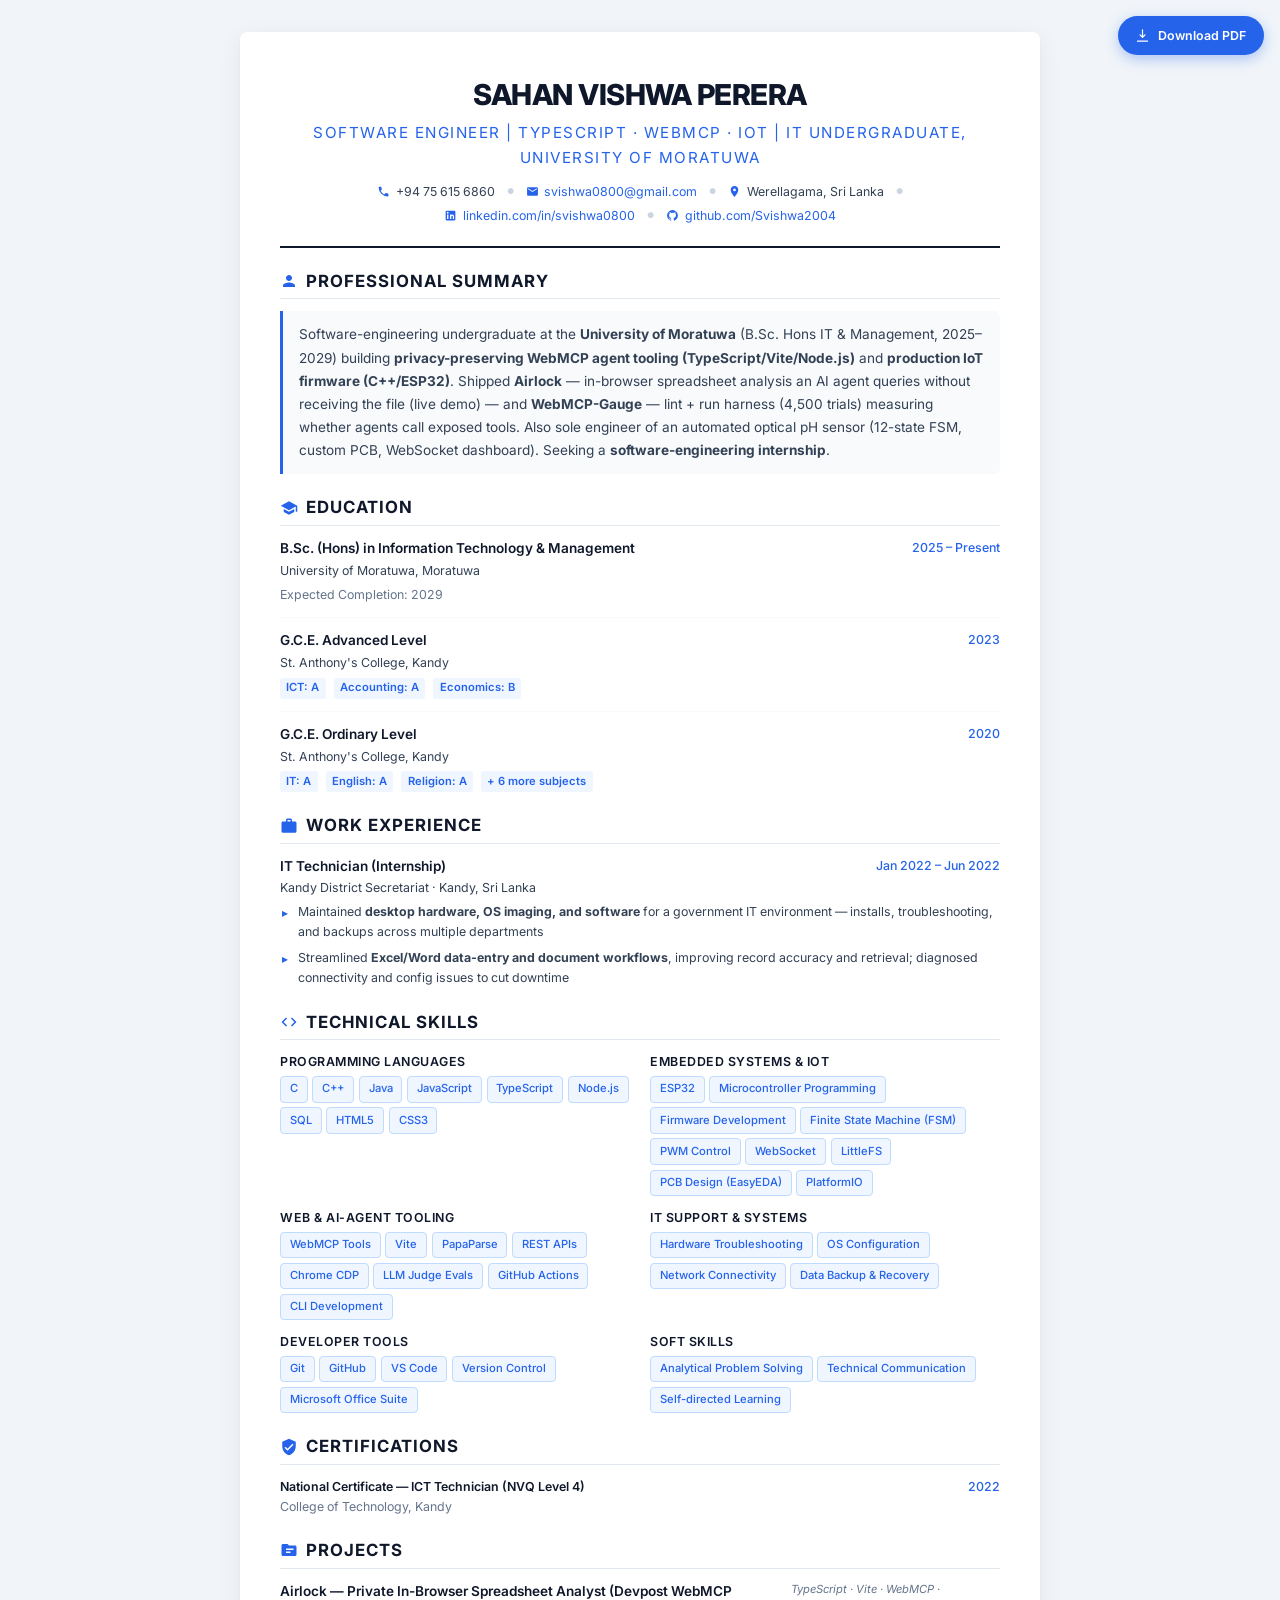
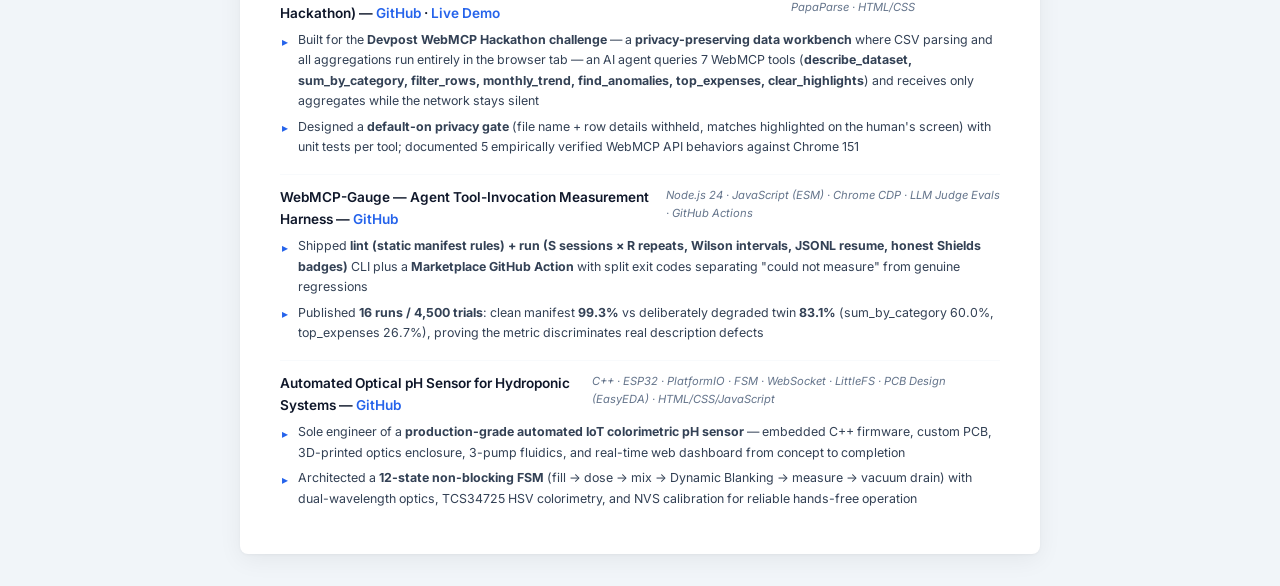
==== commit 92a62c50: "Resume PDF download, load-from-top, unignore PDFs Add Download PDF button to resume page with freshl" ====
--- a/resume.html
+++ b/resume.html
@@ -439,6 +439,44 @@
         }
 
         /* ============================================
+           TOOLBAR — Download button (screen only)
+           ============================================ */
+        .resume-toolbar {
+            position: fixed;
+            top: 1rem;
+            right: 1rem;
+            z-index: 50;
+        }
+
+        .download-btn {
+            display: inline-flex;
+            align-items: center;
+            gap: 0.5rem;
+            background: var(--color-accent);
+            color: #fff;
+            font-size: var(--font-size-sm);
+            font-weight: 600;
+            padding: 0.6rem 1.1rem;
+            border-radius: 999px;
+            box-shadow: 0 4px 14px rgba(37, 99, 235, 0.35);
+            transition: background 0.2s ease, transform 0.2s ease;
+        }
+
+        .download-btn:hover {
+            background: var(--color-accent-light);
+            color: #fff;
+            transform: translateY(-1px);
+        }
+
+        .download-btn svg {
+            width: 15px;
+            height: 15px;
+            fill: none;
+            stroke: currentColor;
+            stroke-width: 2;
+        }
+
+        /* ============================================
            PRINT STYLES — For PDF export & Single Page Print
            ============================================ */
         @page {
@@ -447,6 +485,10 @@
         }
 
         @media print {
+            .resume-toolbar {
+                display: none;
+            }
+
             html, body {
                 background: white;
                 font-size: 10.5pt;
@@ -525,6 +567,13 @@
     </style>
 </head>
 <body>
+
+<div class="resume-toolbar">
+    <a class="download-btn" href="Sahan-Vishwa-Resume.pdf" download="Sahan-Vishwa-Resume.pdf" aria-label="Download resume as PDF">
+        <svg viewBox="0 0 24 24" xmlns="http://www.w3.org/2000/svg"><path d="M12 3v12m0 0l-4-4m4 4l4-4M4 21h16" stroke-linecap="round" stroke-linejoin="round"/></svg>
+        Download PDF
+    </a>
+</div>
 
 <div class="resume">
     <!-- ===== HEADER ===== -->
